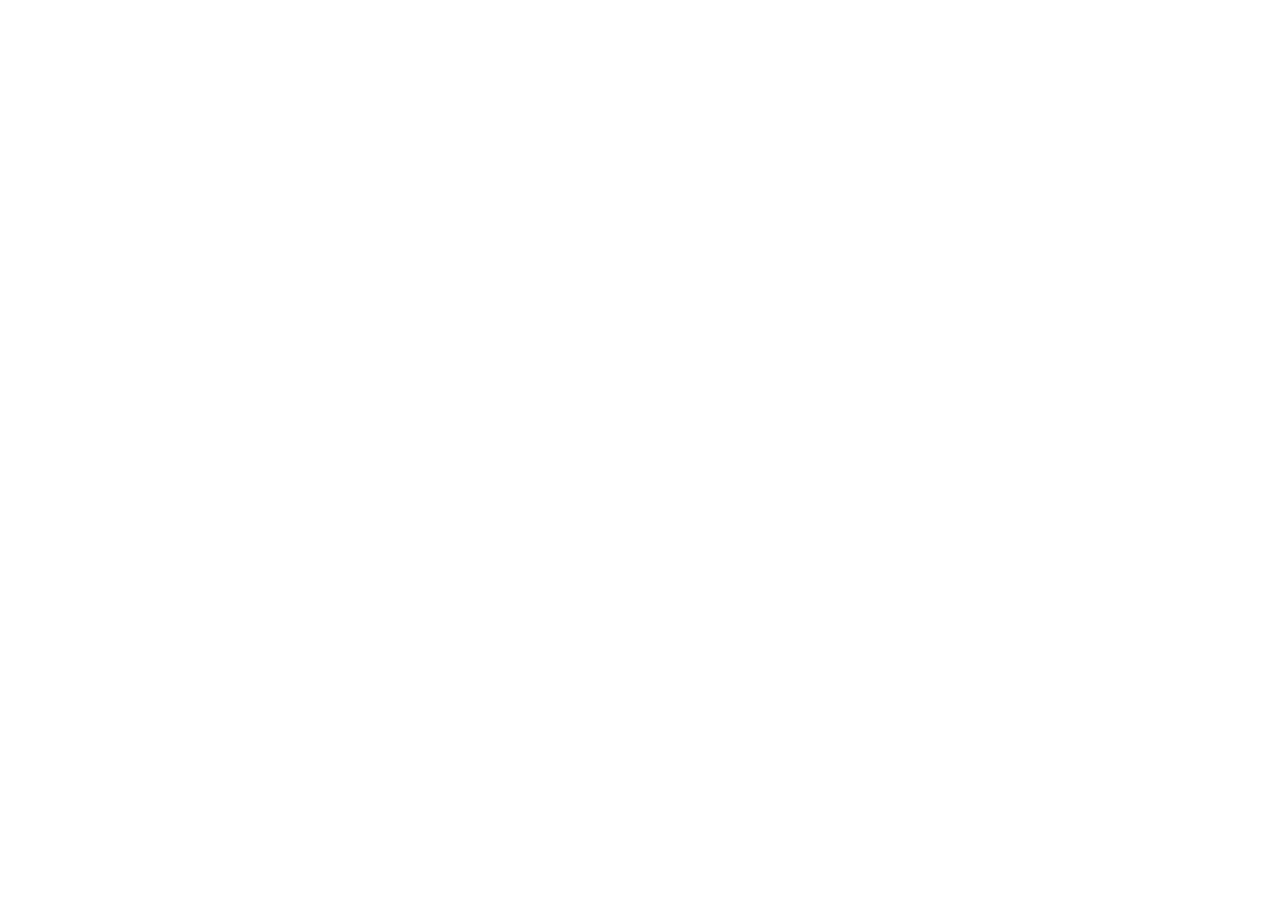
==== dish-details.html @ d5284e0b "Add initial HTML structure and CSS styles for restaurant website" ====
<!doctype html>
<html lang="en">
  <head>
    <meta charset="UTF-8" />
    <meta name="viewport" content="width=device-width, initial-scale=1.0" />
    <title>Dish Details</title>
    <link
      rel="stylesheet"
      href="https://cdn.jsdelivr.net/npm/bootstrap@4.1.3/dist/css/bootstrap.min.css"
      integrity="sha384-MCw98/SFnGE8fJT3GXwEOngsV7Zt27NXFoaoApmYm81iuXoPkFOJwJ8ERdknLPMO"
      crossorigin="anonymous"
    />
    <link
      rel="stylesheet"
      href="https://cdn.jsdelivr.net/npm/bootstrap-icons@1.13.1/font/bootstrap-icons.min.css"
    />
    <link rel="preconnect" href="https://fonts.googleapis.com" />
    <link rel="preconnect" href="https://fonts.gstatic.com" crossorigin />
    <link
      href="https://fonts.googleapis.com/css2?family=Poppins:ital,wght@0,100;0,200;0,300;0,400;0,500;0,600;0,700;0,800;0,900;1,100;1,200;1,300;1,400;1,500;1,600;1,700;1,800;1,900&display=swap"
      rel="stylesheet"
    />
    <link rel="stylesheet" href="css/style.css" />
  </head>
  <body>
    <script src="https://cdn.jsdelivr.net/npm/bootstrap@5.3.8/dist/js/bootstrap.bundle.min.js
"></script>
    <script src="js/script.js"></script>
    <header>
       <!-- Top Header 
          Navigation
       -->
    </header>
    <main>
      
      <!-- Breadcrumb
      Dish image
      Dish information
      Dish Details -->
      
      
    </main>
    <footer></footer>
  </body>
</html>
---- css/style.css ----
/* banner Section */

.carousel-item img {
  height: 600px;
  object-fit: cover;
}
.carousel-caption{
    bottom: 25%;
}
.carousel-caption h1{
    font-size:60px;
    font-weight: 700;
}
.carousel-caption p{
    font-size: 20px;
}
.carousel-item{
    position: relative;
}
.carousel-item::before{
    content: "";
    position: absolute;
    inset: 0;
    background: rgba(0,0,0,.45);
}
.carousel-caption{
    bottom: 25%;
    z-index: 2;
}
.btn{
    padding: 10px 25px;
    border-radius: 30px;
}

@media(max-width:768px){
    .carousel-item img{
        height: 350px;
    }
    .carousel-caption{
        bottom:15%
    }
    .carousel-caption h1{
        font-size: 32px;
    }
    .carousel-caption p{
        font-size: 16px;
    }
}
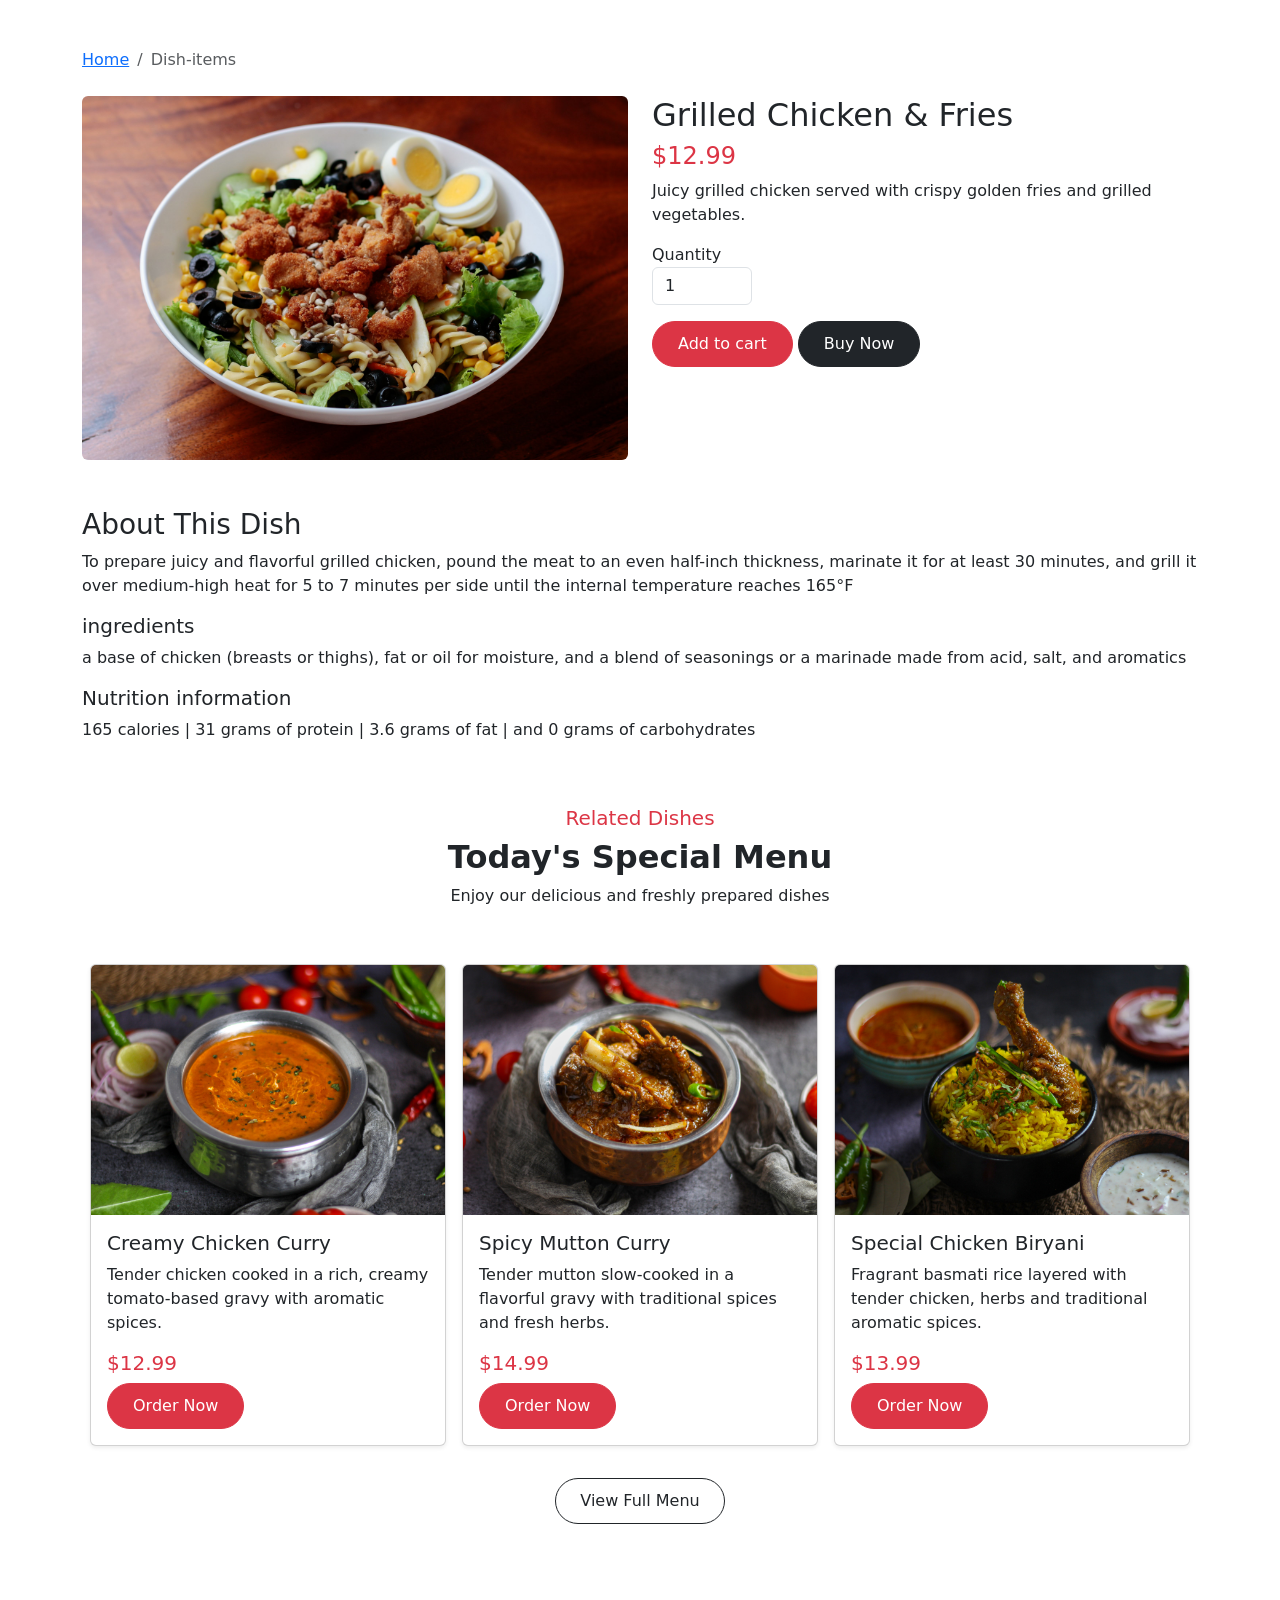
==== commit 46354036: "dish details page(complete)" ====
--- a/dish-details.html
+++ b/dish-details.html
@@ -6,9 +6,7 @@
     <title>Dish Details</title>
     <link
       rel="stylesheet"
-      href="https://cdn.jsdelivr.net/npm/bootstrap@4.1.3/dist/css/bootstrap.min.css"
-      integrity="sha384-MCw98/SFnGE8fJT3GXwEOngsV7Zt27NXFoaoApmYm81iuXoPkFOJwJ8ERdknLPMO"
-      crossorigin="anonymous"
+      href="https://cdn.jsdelivr.net/npm/bootstrap@5.3.8/dist/css/bootstrap.min.css"
     />
     <link
       rel="stylesheet"
@@ -27,18 +25,138 @@
 "></script>
     <script src="js/script.js"></script>
     <header>
-       <!-- Top Header 
+      <!-- Top Header 
           Navigation
        -->
     </header>
     <main>
-      
       <!-- Breadcrumb
       Dish image
       Dish information
       Dish Details -->
-      
-      
+
+      <div class="container py-5">
+        <!-- breadcrumb -->
+        <nav aria-label="breadcrumb">
+          <ol class="breadcrumb">
+            <li class="breadcrumb-item"><a href="index.html">Home</a></li>
+            <li class="breadcrumb-item active" aria-current="page">
+              Dish-items
+            </li>
+          </ol>
+        </nav>
+
+        <!-- dish details -->
+        <div class="row mt-4">
+          <div class="col-md-6">
+            <img src="images/chef3.jpg" class="img-fluid rounded " alt="Grilled Chicken">
+          </div>
+          <div class="col-md-6">
+            <h2>Grilled Chicken & Fries</h2>
+            <h4 class="text-danger">$12.99</h4>
+            <p>
+              Juicy grilled chicken served with crispy golden fries and grilled
+              vegetables.
+            </p>
+            <label >Quantity</label>
+            <input type="number" class="form-control mb-3" value="1" min="1" style="width: 100px;">
+            
+            <button class="btn btn-danger">Add to cart</button>
+            <button class="btn btn-dark">Buy Now</button>
+        </div>
+      </div>
+
+      <!-- about dish -->
+       <section class="mt-5">
+        <h3>About This Dish</h3>
+        <p>To prepare juicy and flavorful grilled chicken, pound the meat to an even half-inch thickness, marinate it for at least 30 minutes, and grill it over medium-high heat for 5 to 7 minutes per side until the internal temperature reaches 165°F</p>
+
+        <h5>ingredients</h5>
+        <p>a base of chicken (breasts or thighs), fat or oil for moisture, and a blend of seasonings or a marinade made from acid, salt, and aromatics</p>
+
+        <h5>Nutrition information</h5>
+        <p>165 calories | 31 grams of protein | 3.6 grams of fat | and 0 grams of carbohydrates</p>
+       </section>
+
+       <!-- Related dish -->
+        <section class="py-5">
+        <div class="container">
+          <!-- Heading -->
+          <div class="text-center mb-5">
+            <h5 class="text-danger">Related Dishes</h5>
+            <h2 class="fw-bold">Today's Special Menu</h2>
+            <p>Enjoy our delicious and freshly prepared dishes</p>
+          </div>
+
+          <!-- Cards row -->
+          <div class="row">
+            <!-- card-1 -->
+            <div class="col-12 col-md-6 col-lg-4 p-2">
+              <div class="card h-100 shadow-sm">
+                <img
+                  src="images/card1.jpg"
+                  class="card-img-top"
+                  alt="Creamy Chicken Curry"
+                />
+                <div class="card-body">
+                  <h5 class="card-title">Creamy Chicken Curry</h5>
+                  <p class="card-text">
+                    Tender chicken cooked in a rich, creamy tomato-based gravy
+                    with aromatic spices.
+                  </p>
+
+                  <h5 class="text-danger">$12.99</h5>
+                  <a href="menu.html" class="btn btn-danger">Order Now</a>
+                </div>
+              </div>
+            </div>
+            <!-- card-2 -->
+            <div class="col-12 col-md-6 col-lg-4 p-2">
+              <div class="card h-100 shadow-sm">
+                <img
+                  src="images/card2.jpg"
+                  class="card-img-top"
+                  alt="Spicy Mutton Curry"
+                />
+                <div class="card-body">
+                  <h5 class="card-title">Spicy Mutton Curry</h5>
+                  <p class="card-text">
+                    Tender mutton slow-cooked in a flavorful gravy with
+                    traditional spices and fresh herbs.
+                  </p>
+
+                  <h5 class="text-danger">$14.99</h5>
+                  <a href="menu.html" class="btn btn-danger">Order Now</a>
+                </div>
+              </div>
+            </div>
+            <!-- card-3 -->
+            <div class="col-12 col-md-6 col-lg-4 p-2">
+              <div class="card h-100 shadow-sm">
+                <img
+                  src="images/card3.jpg"
+                  class="card-img-top"
+                  alt="Special Chicken Biryani"
+                />
+                <div class="card-body">
+                  <h5 class="card-title">Special Chicken Biryani</h5>
+                  <p class="card-text">
+                    Fragrant basmati rice layered with tender chicken, herbs and
+                    traditional aromatic spices.
+                  </p>
+
+                  <h5 class="text-danger">$13.99</h5>
+                  <a href="menu.html" class="btn btn-danger">Order Now</a>
+                </div>
+              </div>
+            </div>
+          </div>
+        </div>
+
+        <div class="text-center mt-4">
+          <a href="menu.html" class="btn btn-outline-dark px-4 view-menu-btn"> View Full Menu</a>
+        </div>
+      </section>
     </main>
     <footer></footer>
   </body>
--- a/css/style.css
+++ b/css/style.css
@@ -4,45 +4,51 @@
   height: 600px;
   object-fit: cover;
 }
-.carousel-caption{
-    bottom: 25%;
+.carousel-caption {
+  bottom: 25%;
 }
-.carousel-caption h1{
-    font-size:60px;
-    font-weight: 700;
+.carousel-caption h1 {
+  font-size: 60px;
+  font-weight: 700;
 }
-.carousel-caption p{
-    font-size: 20px;
+.carousel-caption p {
+  font-size: 20px;
 }
-.carousel-item{
-    position: relative;
+.carousel-item {
+  position: relative;
 }
-.carousel-item::before{
-    content: "";
-    position: absolute;
-    inset: 0;
-    background: rgba(0,0,0,.45);
+.carousel-item::before {
+  content: "";
+  position: absolute;
+  inset: 0;
+  background: rgba(0, 0, 0, 0.45);
 }
-.carousel-caption{
-    bottom: 25%;
-    z-index: 2;
+.carousel-caption {
+  bottom: 25%;
+  z-index: 2;
 }
-.btn{
-    padding: 10px 25px;
-    border-radius: 30px;
+.btn {
+  padding: 10px 25px;
+  border-radius: 30px;
 }
 
-@media(max-width:768px){
-    .carousel-item img{
-        height: 350px;
-    }
-    .carousel-caption{
-        bottom:15%
-    }
-    .carousel-caption h1{
-        font-size: 32px;
-    }
-    .carousel-caption p{
-        font-size: 16px;
-    }
-}+@media (max-width: 768px) {
+  .carousel-item img {
+    height: 350px;
+  }
+  .carousel-caption {
+    bottom: 15%;
+  }
+  .carousel-caption h1 {
+    font-size: 32px;
+  }
+  .carousel-caption p {
+    font-size: 16px;
+  }
+}
+
+/* Card */
+.card-img-top {
+  height: 250px;
+  object-fit: cover;
+}
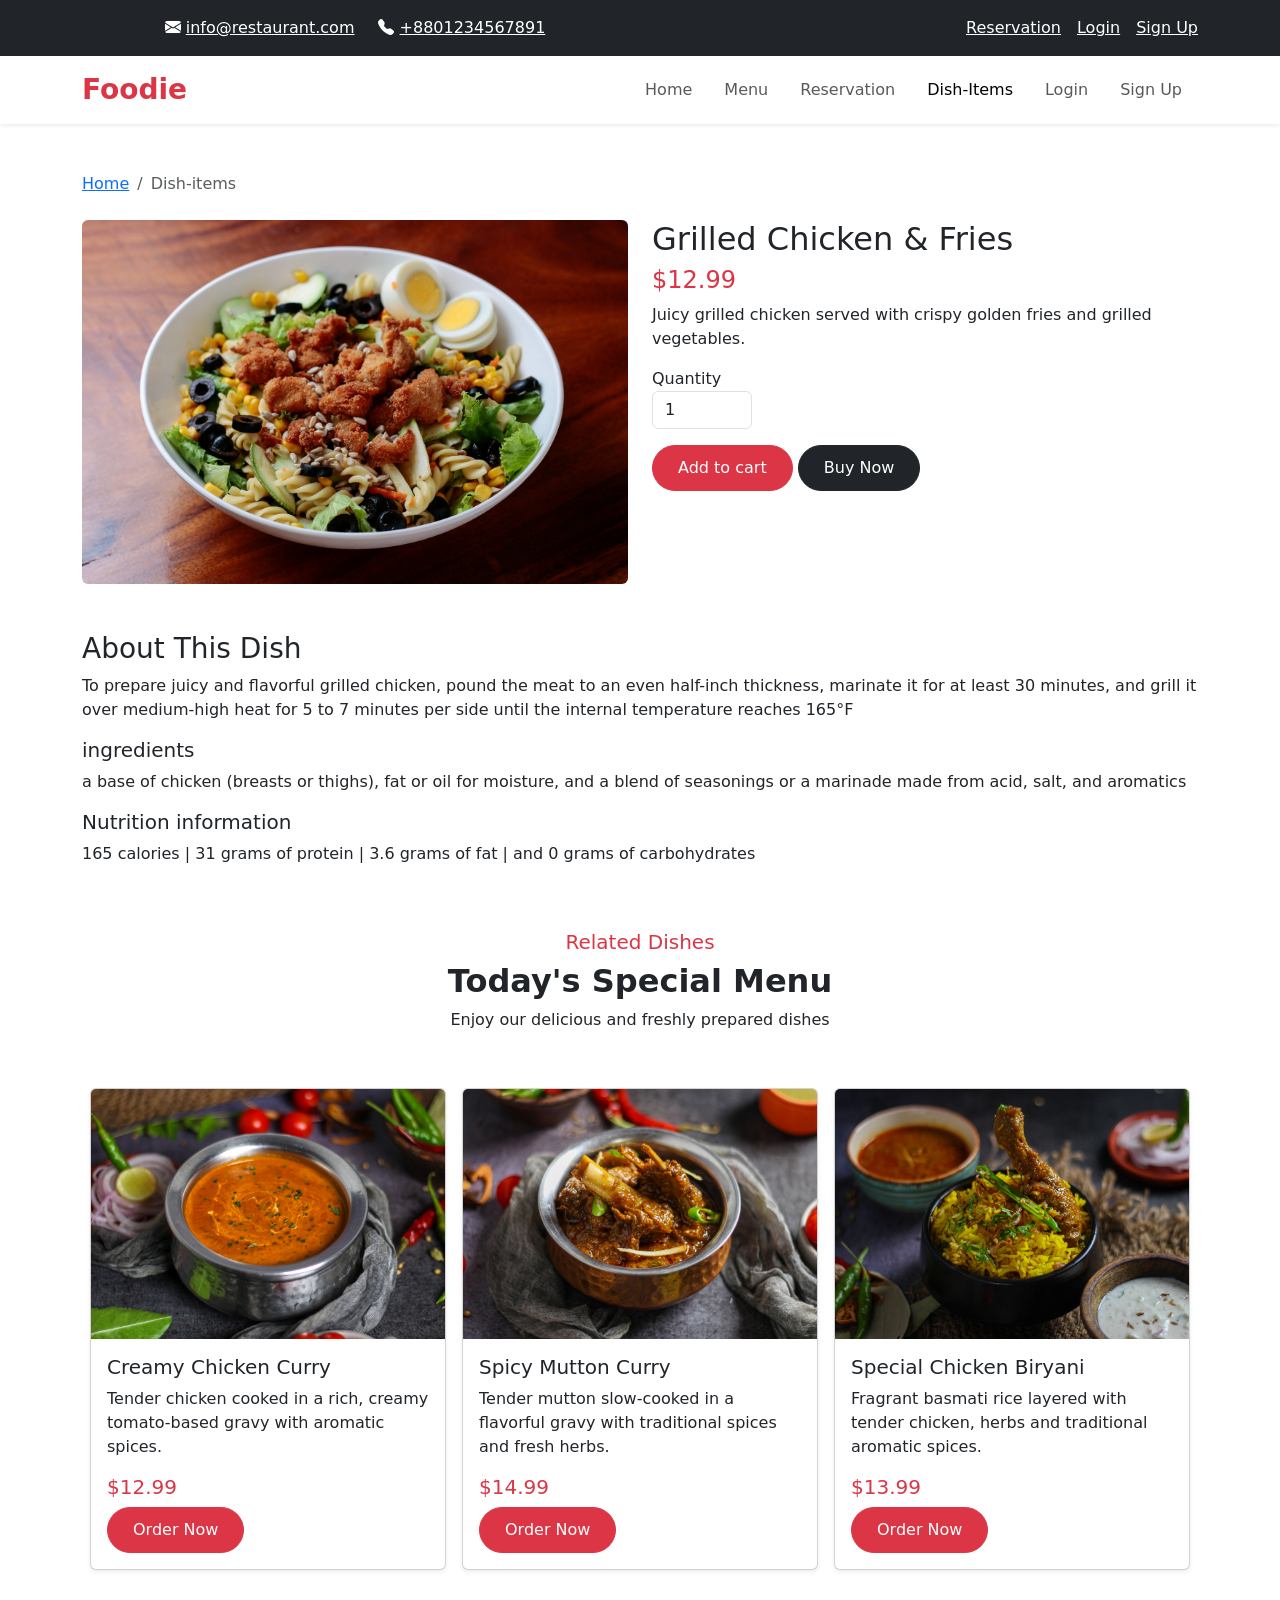
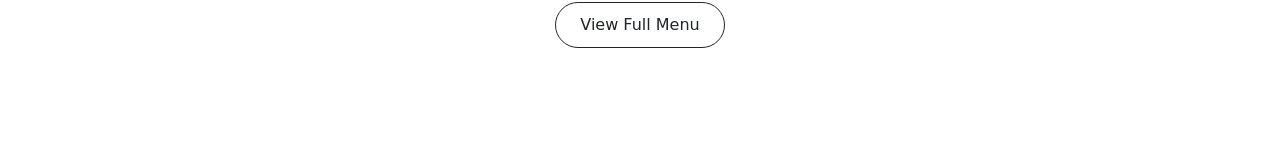
==== commit a3eb7790: "reservstion-page(complete)" ====
--- a/dish-details.html
+++ b/dish-details.html
@@ -28,6 +28,85 @@
       <!-- Top Header 
           Navigation
        -->
+
+      <!-- Top Header -->
+      <div class="container-fluid bg-dark py-3">
+        <div class="container ">
+          <div class="row align-items-center">
+            <div
+              class="col-12 col-lg-6 mb-2 mb-lg-0 d-flex justify-content-center align-items-center"
+            >
+              <!-- Email & Phone -->
+              <div class="d-flex flex-wrap gap-4 text">
+                <div>
+                  <i class="bi bi-envelope-fill text-white"></i>
+                  <a href="mailto:info@restaurant.com" class="text-white">info@restaurant.com</a>
+                </div>
+
+                <div>
+                  <i class="bi bi-telephone-fill text-white"></i>
+                  <a href="tel:+8801234567891" class="text-white">+8801234567891</a>
+                </div>
+              </div>
+            </div>
+            <div
+              class="col-12 col-lg-6 d-flex justify-content-lg-end justify-content-center align-items-center gap-3 flex-wrap"
+            >
+              <!-- Reservation | login | register -->
+              <a href="reservation.html" class="text-white">Reservation</a>
+              <a href="login.html" class="text-white">Login</a>
+              <a href="signup.html" class="text-white">Sign Up</a>
+            </div>
+          </div>
+        </div>
+      </div>
+
+      <!-- navigation -->
+      <nav class="navbar navbar-expand-lg bg-white shadow-sm">
+        <div class="container">
+          <a class="navbar-brand fw-bold fs-3 text-danger" href="index.html"
+            >Foodie</a
+          >
+          <button
+            class="navbar-toggler"
+            type="button"
+            data-bs-toggle="collapse"
+            data-bs-target="#navbarNav"
+            aria-controls="navbarNav"
+            aria-expanded="false"
+            aria-label="Toggle navigation"
+          >
+            <span class="navbar-toggler-icon"></span>
+          </button>
+          <div class="collapse navbar-collapse" id="navbarNav">
+            <ul class="navbar-nav ms-auto">
+              <li class="nav-item">
+                <a
+                  class="nav-link  px-3"
+                  aria-current="page"
+                  href="index.html"
+                  >Home</a
+                >
+              </li>
+              <li class="nav-item">
+                <a class="nav-link px-3" href="menu.html">Menu</a>
+              </li>
+              <li class="nav-item">
+                <a class="nav-link px-3" href="reservation.html">Reservation</a>
+              </li>
+              <li class="nav-item">
+                <a class="nav-link px-3 active" href="dish-details.html">Dish-Items</a>
+              </li>
+              <li class="nav-item">
+                <a class="nav-link px-3" href="login.html">Login</a>
+              </li>
+              <li class="nav-item">
+                <a class="nav-link px-3" href="signup.html">Sign Up</a>
+              </li>
+            </ul>
+          </div>
+        </div>
+      </nav>
     </header>
     <main>
       <!-- Breadcrumb
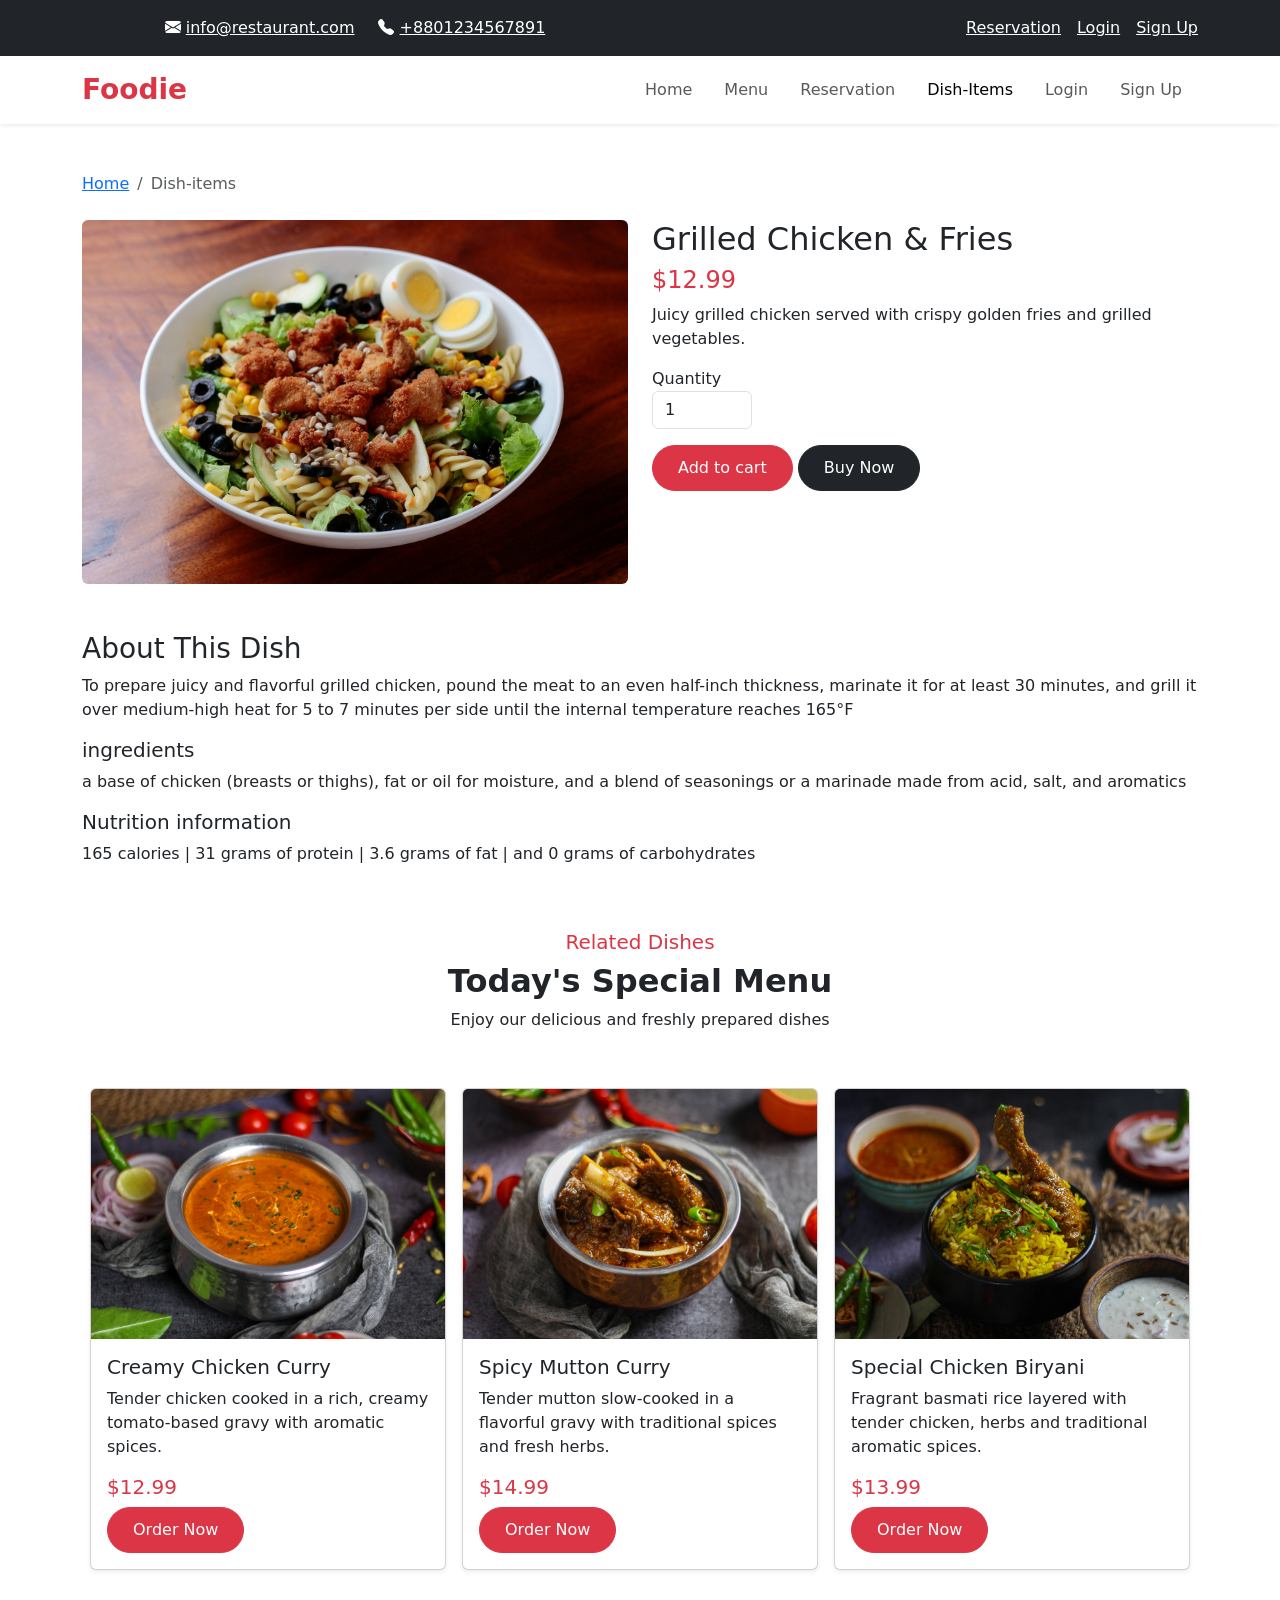
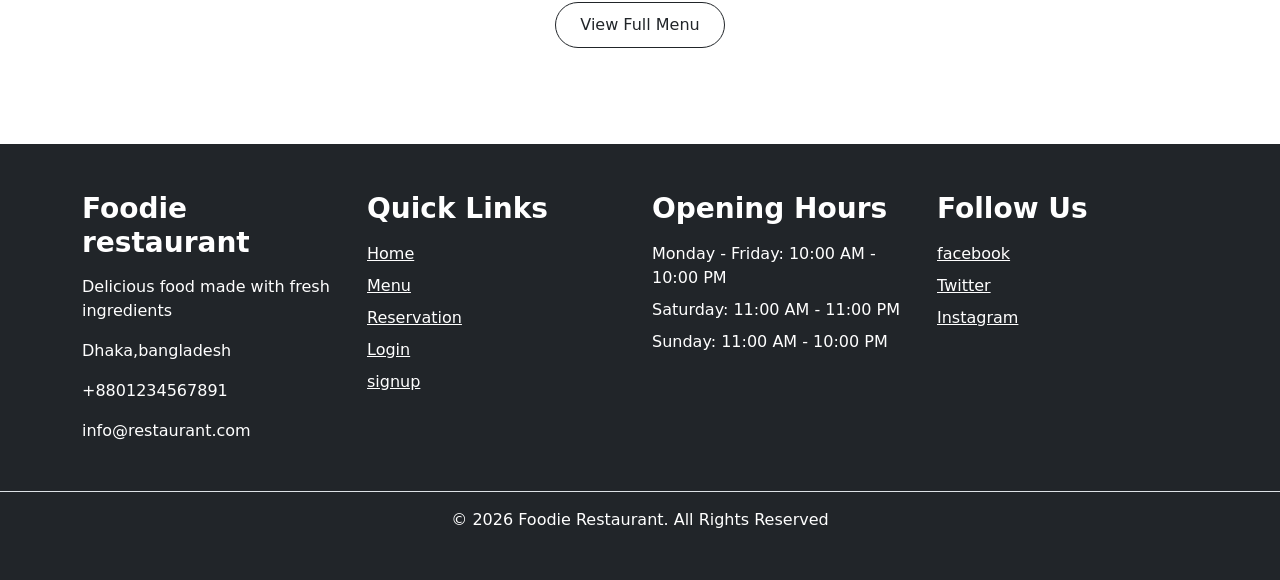
==== commit 9ce71dea: "login+footer adding (complete)" ====
--- a/dish-details.html
+++ b/dish-details.html
@@ -237,6 +237,57 @@
         </div>
       </section>
     </main>
-    <footer></footer>
+    <footer class="bg-dark text-white py-5">
+      <!-- Big footer section
+      footer section -->
+
+      <div class="container">
+        <div class="row">
+          <div class="col-12 col-md-6 col-lg-3 pb-2">
+            <!-- restaurant info -->
+             <h3 class="fw-bold pb-2">Foodie restaurant</h3>
+             <p>Delicious food made with fresh ingredients</p>
+             <p>Dhaka,bangladesh</p>
+             <p>+8801234567891</p>
+             <p> info@restaurant.com</p>
+          </div>
+          <div class="col-12 col-md-6 col-lg-3 pb-2">
+            <!-- Quick links-->
+
+            <h3 class="fw-bold pb-2">Quick Links</h3>
+            <a href="index.html" class="text-white d-block mb-2">Home</a>
+            <a href="menu.html" class="text-white d-block mb-2">Menu</a>
+            <a href="reservation.html" class="text-white d-block mb-2">Reservation</a>
+            <a href="login.html" class="text-white d-block mb-2">Login</a>
+            <a href="signup.html" class="text-white d-block mb-2">signup</a>
+
+
+          </div>
+          <div class="col-12 col-md-6 col-lg-3 pb-2">
+            <!-- Working hours -->
+             <h3 class="fw-bold pb-2">Opening Hours</h3>
+             <p class="mb-2">Monday - Friday: 10:00 AM - 10:00 PM</p>
+             <p class="mb-2">Saturday: 11:00 AM - 11:00 PM</p>
+             <p class="mb-2">Sunday: 11:00 AM - 10:00 PM</p>
+          </div>
+          <div class="col-12 col-md-6 col-lg-3 pb-2">
+            <!-- social media -->
+             
+              <h3 class="fw-bold pb-2">Follow Us</h3>
+             <a href="#" class="text-white d-block mb-2">facebook</a>
+             <a href="#" class="text-white d-block mb-2">Twitter</a>
+             <a href="#" class="text-white d-block mb-2">Instagram</a>
+             
+          </div>
+        </div>
+      </div>
+
+      <!-- copyrights -->
+       <div class="text-center border-top pt-3 mt-4 ">
+        <p class="mb-0">© 2026 Foodie Restaurant. All Rights Reserved</p>
+       </div>
+
+
+    </footer>
   </body>
 </html>
